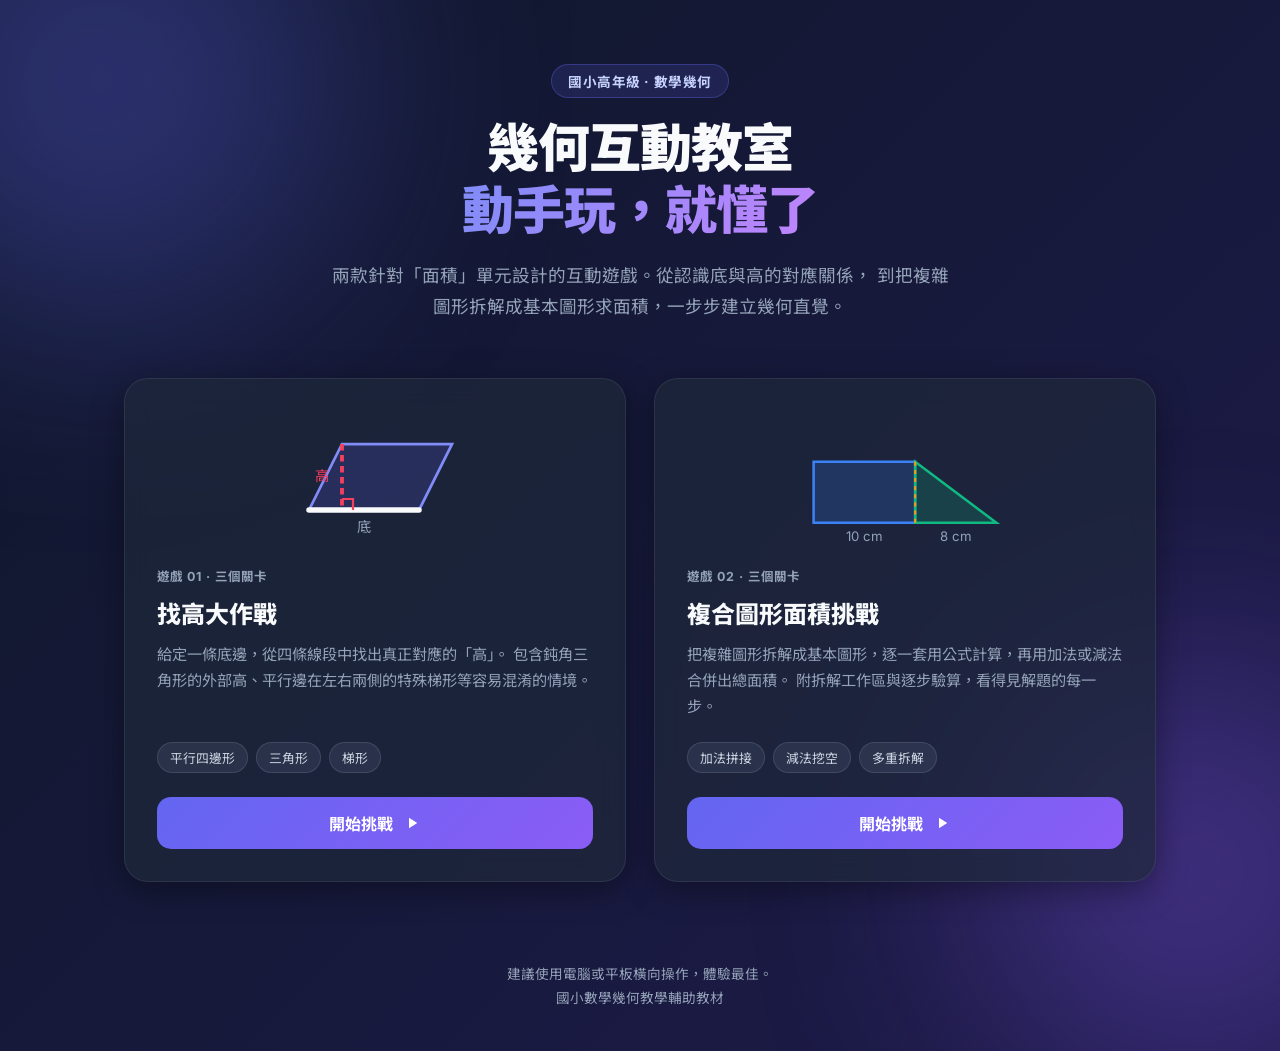
==== index.html @ 3a9a5110 "初版：幾何互動教室靜態網站 - find-height/：找高大作戰（底與高的對應關係） - composite-area/：複合圖形面積挑戰（拆解求面積） - index.html：入口頁，沿用兩款" ====
<!DOCTYPE html>
<html lang="zh-Hant">
<head>
    <meta charset="UTF-8">
    <meta name="viewport" content="width=device-width, initial-scale=1.0">
    <title>幾何互動教室 - 國小數學圖形遊戲</title>
    <meta name="description" content="兩款國小高年級數學幾何互動遊戲：找高大作戰、複合圖形面積挑戰。">
    <link rel="preconnect" href="https://fonts.googleapis.com">
    <link rel="preconnect" href="https://fonts.gstatic.com" crossorigin>
    <link href="https://fonts.googleapis.com/css2?family=Inter:wght@300;400;600;800&family=Noto+Sans+TC:wght@300;400;700;900&display=swap" rel="stylesheet">
    <style>
        :root {
            --bg-primary: #0f172a;
            --bg-accent: #1e1b4b;
            --card-bg: rgba(30, 41, 59, 0.7);
            --card-border: rgba(255, 255, 255, 0.08);
            --text-primary: #f8fafc;
            --text-muted: #94a3b8;
            --primary: #6366f1;
            --accent: #8b5cf6;
            --color-green: #10b981;
            --color-amber: #f59e0b;
            --radius-lg: 24px;
            --transition: all 0.3s cubic-bezier(0.4, 0, 0.2, 1);
        }

        * { box-sizing: border-box; margin: 0; padding: 0; }

        body {
            font-family: 'Inter', 'Noto Sans TC', system-ui, -apple-system, "Segoe UI", sans-serif;
            background: linear-gradient(135deg, var(--bg-primary) 0%, var(--bg-accent) 100%);
            color: var(--text-primary);
            min-height: 100vh;
            overflow-x: hidden;
            position: relative;
            display: flex;
            flex-direction: column;
        }

        /* 背景裝飾光暈，與遊戲頁的視覺語言一致 */
        body::before,
        body::after {
            content: "";
            position: fixed;
            border-radius: 50%;
            filter: blur(120px);
            opacity: 0.35;
            pointer-events: none;
            z-index: 0;
        }
        body::before {
            width: 480px; height: 480px;
            background: var(--primary);
            top: -160px; left: -140px;
        }
        body::after {
            width: 420px; height: 420px;
            background: var(--accent);
            bottom: -180px; right: -120px;
        }

        .page {
            position: relative;
            z-index: 1;
            flex: 1;
            width: 100%;
            max-width: 1080px;
            margin: 0 auto;
            padding: 64px 24px 48px;
            display: flex;
            flex-direction: column;
        }

        header.hero {
            text-align: center;
            margin-bottom: 56px;
        }

        .badge {
            display: inline-block;
            padding: 6px 16px;
            border-radius: 999px;
            background: rgba(99, 102, 241, 0.15);
            border: 1px solid rgba(99, 102, 241, 0.35);
            color: #c7d2fe;
            font-size: 0.85rem;
            font-weight: 700;
            letter-spacing: 0.04em;
            margin-bottom: 20px;
        }

        h1 {
            font-size: clamp(2rem, 5vw, 3.25rem);
            font-weight: 900;
            line-height: 1.2;
            letter-spacing: -0.02em;
            margin-bottom: 18px;
        }

        h1 .highlight {
            background: linear-gradient(120deg, #818cf8, #c084fc);
            -webkit-background-clip: text;
            background-clip: text;
            -webkit-text-fill-color: transparent;
        }

        .subtitle {
            color: var(--text-muted);
            font-size: clamp(0.95rem, 2vw, 1.1rem);
            line-height: 1.75;
            max-width: 620px;
            margin: 0 auto;
        }

        .game-grid {
            display: grid;
            grid-template-columns: repeat(auto-fit, minmax(320px, 1fr));
            gap: 28px;
        }

        .game-card {
            display: flex;
            flex-direction: column;
            background: var(--card-bg);
            border: 1px solid var(--card-border);
            border-radius: var(--radius-lg);
            backdrop-filter: blur(12px);
            -webkit-backdrop-filter: blur(12px);
            box-shadow: 0 8px 32px rgba(0, 0, 0, 0.37);
            padding: 32px;
            text-decoration: none;
            color: inherit;
            transition: var(--transition);
        }

        .game-card:hover,
        .game-card:focus-visible {
            transform: translateY(-6px);
            border-color: rgba(129, 140, 248, 0.5);
            box-shadow: 0 20px 44px rgba(99, 102, 241, 0.28);
            outline: none;
        }

        .card-visual {
            height: 132px;
            margin-bottom: 24px;
            display: flex;
            align-items: center;
            justify-content: center;
        }

        .card-visual svg { width: 100%; height: 100%; }

        .card-tag {
            font-size: 0.78rem;
            font-weight: 700;
            letter-spacing: 0.08em;
            text-transform: uppercase;
            color: var(--text-muted);
            margin-bottom: 10px;
        }

        .game-card h2 {
            font-size: 1.5rem;
            font-weight: 800;
            margin-bottom: 12px;
        }

        .game-card p {
            color: var(--text-muted);
            font-size: 0.95rem;
            line-height: 1.7;
            flex: 1;
            margin-bottom: 22px;
        }

        .topics {
            display: flex;
            flex-wrap: wrap;
            gap: 8px;
            margin-bottom: 24px;
        }

        .topic {
            font-size: 0.8rem;
            padding: 5px 12px;
            border-radius: 999px;
            background: rgba(148, 163, 184, 0.12);
            border: 1px solid rgba(148, 163, 184, 0.2);
            color: #cbd5e1;
        }

        .play-cta {
            display: inline-flex;
            align-items: center;
            justify-content: center;
            gap: 10px;
            padding: 14px 22px;
            border-radius: 14px;
            font-size: 1rem;
            font-weight: 700;
            background: linear-gradient(135deg, var(--primary), var(--accent));
            color: #fff;
            transition: var(--transition);
        }

        .game-card:hover .play-cta { filter: brightness(1.12); }
        .play-cta svg { width: 18px; height: 18px; fill: currentColor; }

        footer {
            position: relative;
            z-index: 1;
            text-align: center;
            padding: 32px 24px 40px;
            color: var(--text-muted);
            font-size: 0.85rem;
            line-height: 1.8;
        }

        @media (max-width: 640px) {
            .page { padding: 40px 18px 32px; }
            .game-card { padding: 24px; }
        }

        /* 尊重使用者的減少動態偏好設定 */
        @media (prefers-reduced-motion: reduce) {
            * { transition: none !important; animation: none !important; }
        }
    </style>
</head>
<body>
    <div class="page">
        <header class="hero">
            <div class="badge">國小高年級 · 數學幾何</div>
            <h1>幾何互動教室<br><span class="highlight">動手玩，就懂了</span></h1>
            <p class="subtitle">
                兩款針對「面積」單元設計的互動遊戲。從認識底與高的對應關係，
                到把複雜圖形拆解成基本圖形求面積，一步步建立幾何直覺。
            </p>
        </header>

        <main class="game-grid">
            <!-- 遊戲一：找高大作戰 -->
            <a class="game-card" href="find-height/">
                <div class="card-visual">
                    <svg viewBox="0 0 200 120" aria-hidden="true">
                        <polygon points="40,90 140,90 170,30 70,30"
                                 fill="rgba(99,102,241,0.18)" stroke="#818cf8" stroke-width="2.5"/>
                        <line x1="40" y1="90" x2="140" y2="90" stroke="#f8fafc" stroke-width="5" stroke-linecap="round"/>
                        <line x1="70" y1="30" x2="70" y2="90" stroke="#f43f5e" stroke-width="3.5" stroke-dasharray="6,4"/>
                        <path d="M 70,80 L 80,80 L 80,90" fill="none" stroke="#f43f5e" stroke-width="2"/>
                        <text x="90" y="110" fill="#94a3b8" font-size="13" text-anchor="middle">底</text>
                        <text x="52" y="64" fill="#f43f5e" font-size="13" text-anchor="middle">高</text>
                    </svg>
                </div>
                <div class="card-tag">遊戲 01 · 三個關卡</div>
                <h2>找高大作戰</h2>
                <p>
                    給定一條底邊，從四條線段中找出真正對應的「高」。
                    包含鈍角三角形的外部高、平行邊在左右兩側的特殊梯形等容易混淆的情境。
                </p>
                <div class="topics">
                    <span class="topic">平行四邊形</span>
                    <span class="topic">三角形</span>
                    <span class="topic">梯形</span>
                </div>
                <span class="play-cta">
                    開始挑戰
                    <svg viewBox="0 0 24 24" aria-hidden="true"><path d="M8 5v14l11-7z"/></svg>
                </span>
            </a>

            <!-- 遊戲二：複合圖形面積挑戰 -->
            <a class="game-card" href="composite-area/">
                <div class="card-visual">
                    <svg viewBox="0 0 240 130" aria-hidden="true">
                        <polygon points="30,110 130,110 130,50 30,50"
                                 fill="rgba(59,130,246,0.2)" stroke="#3b82f6" stroke-width="2.5"/>
                        <polygon points="130,110 210,110 130,50"
                                 fill="rgba(16,185,129,0.2)" stroke="#10b981" stroke-width="2.5"/>
                        <line x1="130" y1="50" x2="130" y2="110" stroke="#f59e0b" stroke-width="2" stroke-dasharray="4,4"/>
                        <text x="80" y="128" fill="#94a3b8" font-size="13" text-anchor="middle">10 cm</text>
                        <text x="170" y="128" fill="#94a3b8" font-size="13" text-anchor="middle">8 cm</text>
                    </svg>
                </div>
                <div class="card-tag">遊戲 02 · 三個關卡</div>
                <h2>複合圖形面積挑戰</h2>
                <p>
                    把複雜圖形拆解成基本圖形，逐一套用公式計算，再用加法或減法合併出總面積。
                    附拆解工作區與逐步驗算，看得見解題的每一步。
                </p>
                <div class="topics">
                    <span class="topic">加法拼接</span>
                    <span class="topic">減法挖空</span>
                    <span class="topic">多重拆解</span>
                </div>
                <span class="play-cta">
                    開始挑戰
                    <svg viewBox="0 0 24 24" aria-hidden="true"><path d="M8 5v14l11-7z"/></svg>
                </span>
            </a>
        </main>
    </div>

    <footer>
        建議使用電腦或平板橫向操作，體驗最佳。<br>
        國小數學幾何教學輔助教材
    </footer>
</body>
</html>
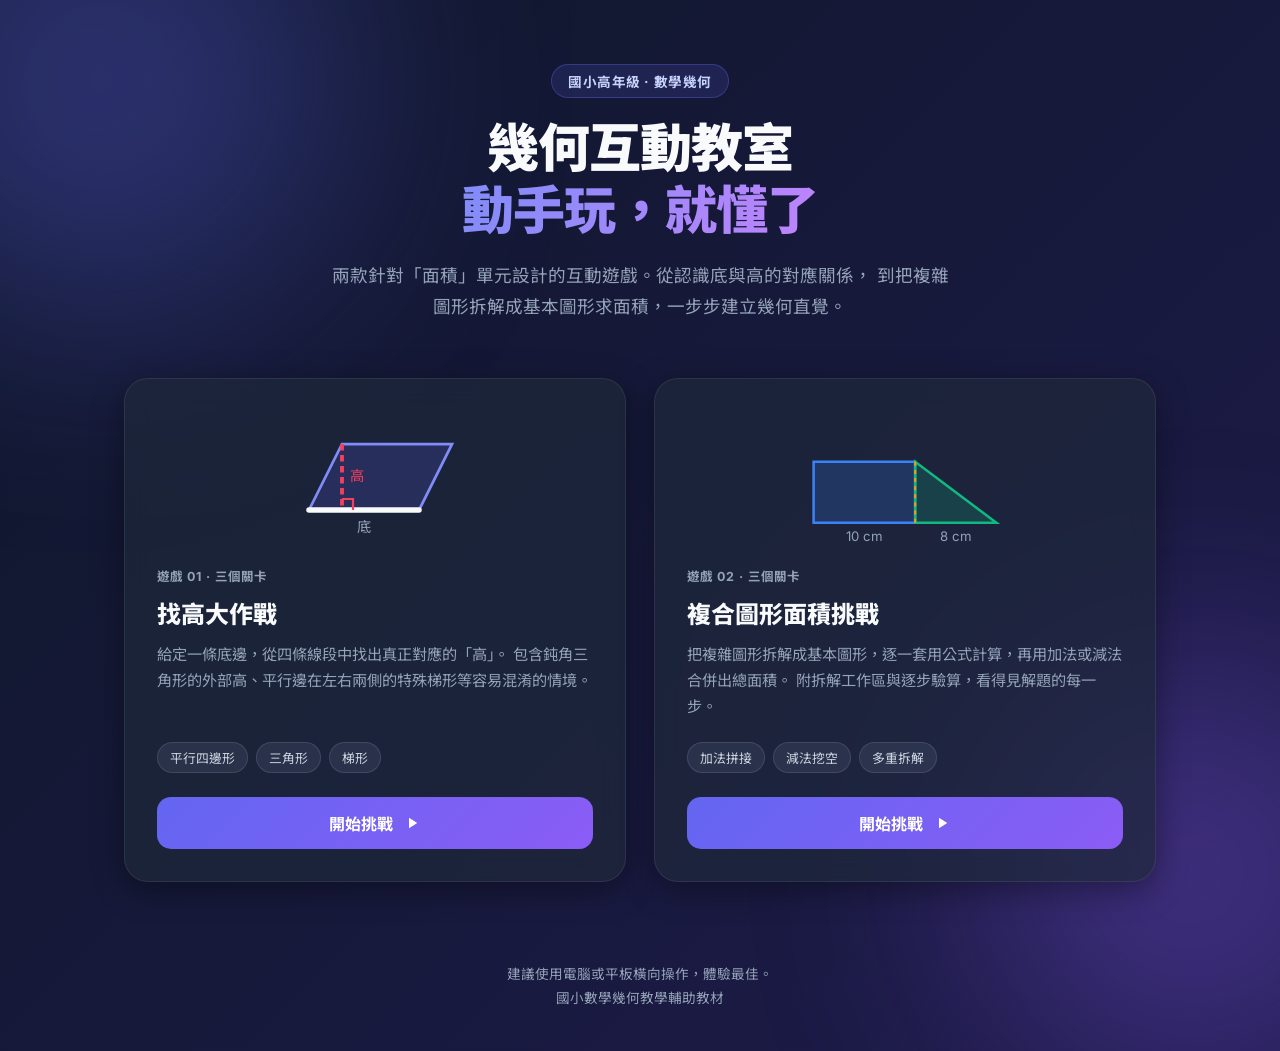
==== commit 269433a2: "修正跨來源樣式表存取錯誤並補上網站圖示 - composite-area：改以注入自有 <style> 元素定義 shake 動畫，   原本讀取 document.styleSheets[0].cs" ====
--- a/index.html
+++ b/index.html
@@ -5,6 +5,7 @@
     <meta name="viewport" content="width=device-width, initial-scale=1.0">
     <title>幾何互動教室 - 國小數學圖形遊戲</title>
     <meta name="description" content="兩款國小高年級數學幾何互動遊戲：找高大作戰、複合圖形面積挑戰。">
+    <link rel="icon" href="favicon.svg" type="image/svg+xml">
     <link rel="preconnect" href="https://fonts.googleapis.com">
     <link rel="preconnect" href="https://fonts.gstatic.com" crossorigin>
     <link href="https://fonts.googleapis.com/css2?family=Inter:wght@300;400;600;800&family=Noto+Sans+TC:wght@300;400;700;900&display=swap" rel="stylesheet">
@@ -250,7 +251,7 @@
                         <line x1="70" y1="30" x2="70" y2="90" stroke="#f43f5e" stroke-width="3.5" stroke-dasharray="6,4"/>
                         <path d="M 70,80 L 80,80 L 80,90" fill="none" stroke="#f43f5e" stroke-width="2"/>
                         <text x="90" y="110" fill="#94a3b8" font-size="13" text-anchor="middle">底</text>
-                        <text x="52" y="64" fill="#f43f5e" font-size="13" text-anchor="middle">高</text>
+                        <text x="84" y="64" fill="#f43f5e" font-size="13" text-anchor="middle">高</text>
                     </svg>
                 </div>
                 <div class="card-tag">遊戲 01 · 三個關卡</div>
